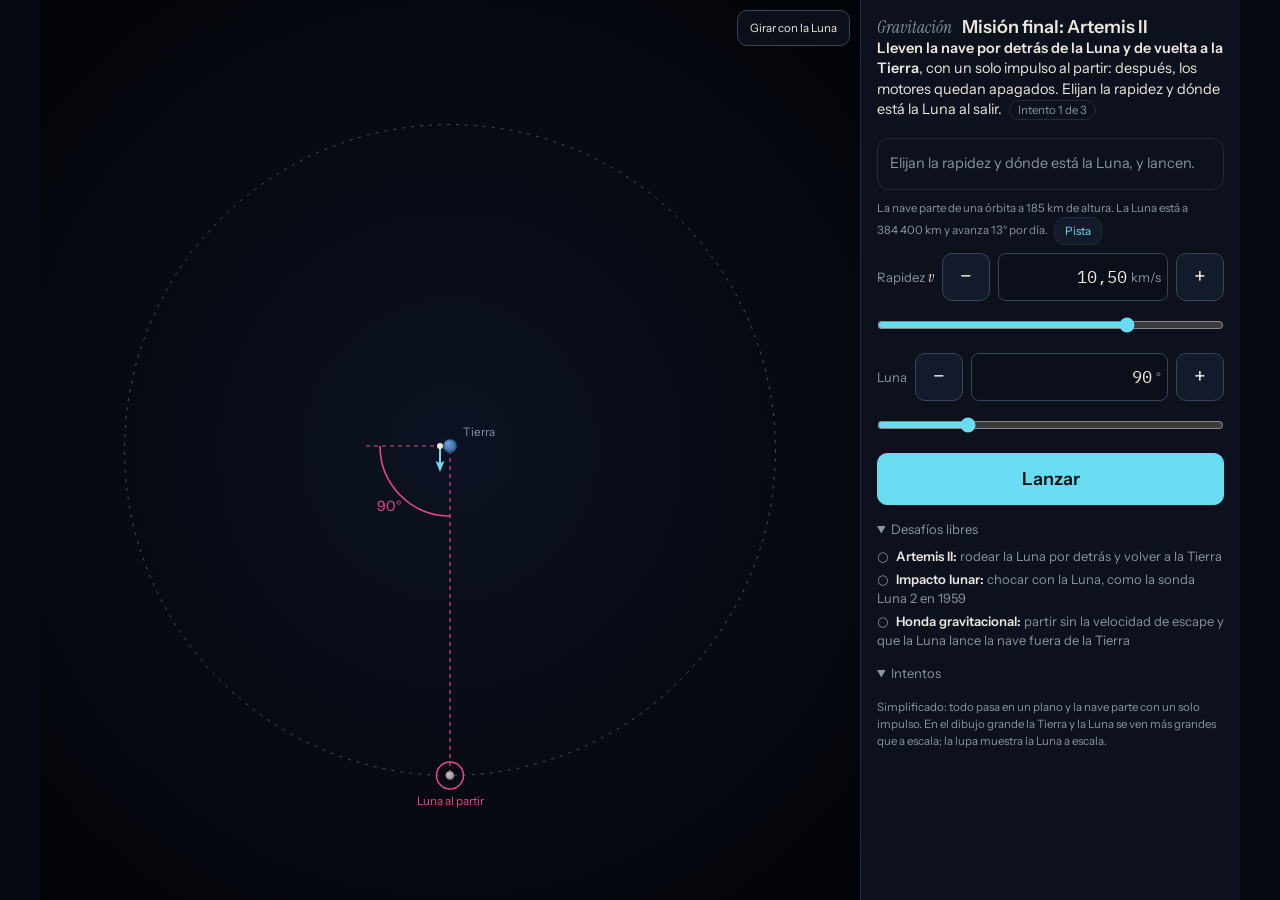
==== artemis.html @ cb1cdec9 "Misión final Artemis II: se abre al lograr los tres retos; Tierra y Luna con retorno libre Co-Author" ====
<!doctype html>
<html lang="es">
<head>
  <meta charset="utf-8">
  <meta name="viewport" content="width=device-width, initial-scale=1, viewport-fit=cover">
  <title>Gravitación · Misión final: Artemis II</title>
  <meta name="description" content="Misión final: llevar una nave por detrás de la Luna y de vuelta a la Tierra sin encender los motores. FIS093, UAI.">
  <meta name="theme-color" content="#070a12">
  <link rel="stylesheet" href="css/estilo.css?v=4">
  <link rel="stylesheet" href="css/mision.css?v=4">
</head>
<body>
  <!-- La parte libre que se abre al terminar una misión. La Tierra y la Luna se mueven; la nave siente a las dos. -->
  <main class="mision artemis">
    <header class="m-cabeza">
      <div class="m-titulo">
        <a href="./" class="m-sitio" id="volver">Gravitación</a>
        <h1>Misión final: Artemis II</h1>
      </div>
      <p class="m-reto"><b>Lleven la nave por detrás de la Luna y de vuelta a la Tierra</b>, con un solo impulso al partir: después, los motores quedan apagados. Elijan la rapidez y dónde está la Luna al salir. <span class="a-cuenta" id="cuentaIntentos"></span></p>
    </header>

    <section class="m-escena" aria-label="Simulación">
      <canvas id="lienzo" aria-label="La Tierra, la Luna y la nave. Arrastren la Luna para cambiar dónde está al partir."></canvas>
      <button class="a-vista" id="vista" aria-pressed="false" title="La Tierra y la Luna quedan quietas: así se ve la forma del viaje">Girar con la Luna</button>
      <p class="m-vivo" id="vivo"></p>
    </section>

    <section class="m-mando" aria-label="Lanzamiento">
      <div class="m-aviso" id="aviso" aria-live="polite">
        <p id="textoAviso"></p>
        <button id="verSolucion" class="m-siguiente" hidden>Ver cómo se hace</button>
      </div>
      <p class="m-pista" id="solucion" hidden></p>
      <p class="m-datos">La nave parte de una órbita a 185 km de altura. La Luna está a 384&nbsp;400&nbsp;km y avanza 13° por día. <button class="m-pista-boton" id="botonPista" aria-expanded="false">Pista</button></p>
      <p class="m-pista" id="pista" hidden>Para llegar hasta la Luna hace falta casi la velocidad de escape (11,0 km/s a 185 km de altura), pero sin pasarse: si no, no vuelve. La nave llega al otro lado de la Tierra (180° desde la partida) en unos 3 a 4 días. ¿Dónde tiene que estar la Luna al partir para encontrarla ahí?</p>

      <div class="m-rapidez">
        <label for="campoV">Rapidez <i class="serif">v</i></label>
        <button class="icono" id="menosV" aria-label="Menos rapidez">−</button>
        <span class="campo"><input id="campoV" inputmode="decimal" aria-label="Rapidez de partida"><span class="u">km/s</span></span>
        <button class="icono" id="masV" aria-label="Más rapidez">+</button>
      </div>
      <input type="range" id="rangoV" min="780" max="1150" step="1" aria-label="Rapidez de partida">

      <div class="m-rapidez">
        <label for="campoA">Luna</label>
        <button class="icono" id="menosA" aria-label="Luna menos adelantada">−</button>
        <span class="campo"><input id="campoA" inputmode="numeric" aria-label="Ángulo de la Luna al partir"><span class="u">°</span></span>
        <button class="icono" id="masA" aria-label="Luna más adelantada">+</button>
      </div>
      <input type="range" id="rangoA" min="0" max="359" step="1" aria-label="Ángulo de la Luna al partir">

      <button class="principal m-lanzar" id="lanzar">Lanzar</button>

      <details class="m-intentos" open>
        <summary>Desafíos libres</summary>
        <ul class="a-logros" id="logros"></ul>
      </details>
      <details class="m-intentos" id="cajaIntentos" open>
        <summary>Intentos <span id="cuenta"></span></summary>
        <ol id="intentos" reversed></ol>
      </details>
      <p class="a-nota">Simplificado: todo pasa en un plano y la nave parte con un solo impulso. En el dibujo grande la Tierra y la Luna se ven más grandes que a escala; la lupa muestra la Luna a escala.</p>
    </section>
  </main>

  <!-- Scripts clásicos (no módulos): así la página funciona abriendo el archivo sin servidor. -->
  <!-- ?v=4: al cambiar el código, subir el número para que el navegador no use la copia vieja -->
  <script src="js/fisica.js?v=4"></script>
  <script src="js/formato.js?v=4"></script>
  <script src="js/dibujo.js?v=4"></script>
  <script src="js/tierraluna.js?v=4"></script>
  <script src="js/artemis.js?v=4"></script>
</body>
</html>
---- css/estilo.css ----
/* estilo.css — Oscuro y sobrio, con la paleta de Mundo Vacío:
   ámbar = fuerza, cian = velocidad, rosa = acento. */

@font-face { font-family: 'Instrument Sans'; font-weight: 400; font-display: swap; src: url(../fonts/instrument-sans-latin-400-normal.woff2) format('woff2'); }
@font-face { font-family: 'Instrument Sans'; font-weight: 600; font-display: swap; src: url(../fonts/instrument-sans-latin-600-normal.woff2) format('woff2'); }
@font-face { font-family: 'Instrument Serif'; font-style: italic; font-display: swap; src: url(../fonts/instrument-serif-latin-400-italic.woff2) format('woff2'); }
@font-face { font-family: 'IBM Plex Mono'; font-weight: 400; font-display: swap; src: url(../fonts/ibm-plex-mono-latin-400-normal.woff2) format('woff2'); }
@font-face { font-family: 'IBM Plex Mono'; font-weight: 500; font-display: swap; src: url(../fonts/ibm-plex-mono-latin-500-normal.woff2) format('woff2'); }

:root {
  color-scheme: dark;
  --bg: #070a12;
  --bg-center: #0c1222;
  --bg-edge: #020308;
  --panel: #0c111d;
  --line: #222a3b;
  --control: #3a4459;
  --ink: #ece8df;
  --muted: #8a93a3;
  --vec: #f5bd4a;   /* fuerza: ámbar */
  --vel: #6adcf2;   /* velocidad: cian */
  --acc: #eb4789;   /* acento: rosa */
  --ok: #7fd18b;
  --boton: #131a29;
  --campo: #0a0f19;
  --pulsado: #10202a;
  --sobre-vel: #04131a;               /* texto sobre el botón cian */
  --flotante: rgba(12, 17, 29, 0.85); /* cajas sobre el lienzo */
  /* Sondas: un color y un patrón de línea cada una */
  --s1: #ece8df;
  --s2: #eb4789;
  --s3: #7fd18b;
  --s4: #b79cff;
  --s5: #f2955a;
  --body: 'Instrument Sans', system-ui, -apple-system, 'Segoe UI', sans-serif;
  --serif: 'Instrument Serif', Georgia, serif;
  --mono: 'IBM Plex Mono', ui-monospace, Menlo, Consolas, monospace;
  --t-xs: 11.5px;
  --t-sm: 13px;
  --t-md: 14.5px;
  --t-lg: 18px;
  --grosor: 1;          /* multiplica el grosor de flechas y estelas */
  --letra-lienzo: 13;   /* tamaño de letra en el lienzo, px */
  --panel-w: 370px;
}

/* Tema claro: para salas con luz o proyectores que lavan el negro (paleta clara de Mundo Vacío) */
.claro {
  color-scheme: light;
  --bg: #eef1f6;
  --bg-center: #f8f9fc;
  --bg-edge: #d9dfe9;
  --panel: #fbfcfd;
  --line: #d3d9e2;
  --control: #9aa4b5;
  --ink: #121722;
  --muted: #5d6676;
  --vec: #b07400;
  --vel: #00809f;
  --acc: #9b1d55;
  --ok: #2e7d3a;
  --boton: #ffffff;
  --campo: #ffffff;
  --pulsado: #e1f1f5;
  --sobre-vel: #ffffff;
  --flotante: rgba(251, 252, 253, 0.9);
  --s1: #121722;
  --s2: #9b1d55;
  --s3: #2e7d3a;
  --s4: #5b3fb5;
  --s5: #b8501a;
}
.claro.proyector { --muted: #4a5262; }

/* Modo proyector: todo más grande y más grueso */
.proyector {
  --t-xs: 14px;
  --t-sm: 16px;
  --t-md: 18px;
  --t-lg: 23px;
  --grosor: 1.9;
  --letra-lienzo: 19;
  --panel-w: 460px;
  --muted: #a7afbd;
}

* { box-sizing: border-box; }

.proyector button, .proyector select { min-height: 48px; }
.proyector button.icono { width: 48px; font-size: 20px; }

html, body { margin: 0; height: 100%; }

body {
  background: var(--bg);
  color: var(--ink);
  font-family: var(--body);
  font-size: var(--t-md);
  -webkit-tap-highlight-color: transparent;
}

.app {
  display: grid;
  grid-template-columns: 1fr var(--panel-w);
  height: 100dvh;
}

/* ---------- Escena (lienzo) ---------- */

.escena {
  position: relative;
  overflow: hidden;
  background: radial-gradient(ellipse 75% 70% at 50% 50%, var(--bg-center) 0%, var(--bg) 55%, var(--bg-edge) 100%);
}

#lienzo {
  position: absolute;
  inset: 0;
  width: 100%;
  height: 100%;
  touch-action: none; /* el lienzo se queda con los gestos: arrastrar y pellizcar */
  cursor: crosshair;
}
#lienzo.sobre-asa { cursor: grab; }
#lienzo.arrastrando { cursor: grabbing; }

.marca {
  position: absolute;
  top: 14px;
  left: 16px;
  display: flex;
  align-items: baseline;
  gap: 10px;
  pointer-events: none;
}
.marca h1 {
  margin: 0;
  font-family: var(--serif);
  font-style: italic;
  font-weight: 400;
  font-size: calc(var(--t-lg) * 1.35);
  letter-spacing: 0.01em;
}
.marca span { color: var(--muted); font-size: var(--t-sm); }

.estado {
  position: absolute;
  top: 16px;
  left: 50%;
  transform: translateX(-50%);
  padding: 5px 12px;
  border-radius: 999px;
  border: 1px solid var(--line);
  background: var(--flotante);
  font-size: var(--t-sm);
  white-space: nowrap;
  pointer-events: none;
}
.estado:empty { display: none; }
.estado.impacto { color: var(--acc); border-color: color-mix(in srgb, var(--acc) 50%, transparent); }
.estado.escapo { color: var(--ok); border-color: color-mix(in srgb, var(--ok) 50%, transparent); }
.estado.orbita { color: var(--vel); border-color: color-mix(in srgb, var(--vel) 45%, transparent); }

.tiempo {
  position: absolute;
  left: 50%;
  bottom: calc(14px + env(safe-area-inset-bottom));
  transform: translateX(-50%);
  display: flex;
  align-items: center;
  gap: 6px;
  padding: 6px;
  border-radius: 14px;
  background: var(--flotante);
  border: 1px solid var(--line);
  backdrop-filter: blur(6px);
}
.tiempo .reloj {
  white-space: nowrap;
  font-family: var(--mono);
  font-size: var(--t-sm);
  min-width: 7.5em;
  text-align: center;
  color: var(--muted);
}

.zoom {
  position: absolute;
  right: 12px;
  bottom: calc(14px + env(safe-area-inset-bottom));
  display: flex;
  flex-direction: column;
  gap: 6px;
}

/* ---------- Botones y campos ---------- */

button, select, input {
  font: inherit;
  color: inherit;
}

button, select {
  min-height: 40px;
  border-radius: 10px;
  border: 1px solid var(--control);
  background: var(--boton);
  padding: 0 12px;
  cursor: pointer;
}
button:hover, select:hover { border-color: var(--muted); }
button:focus-visible, select:focus-visible, input:focus-visible {
  outline: 2px solid var(--vel);
  outline-offset: 2px;
}
button.icono { width: 40px; padding: 0; font-size: 16px; line-height: 1; }
button.principal {
  background: var(--vel);
  color: var(--sobre-vel);
  border-color: var(--vel);
  font-weight: 600;
}
button.principal:hover { filter: brightness(1.08); }
button[aria-pressed='true'] { border-color: var(--vel); color: var(--vel); }

/* ---------- Panel ---------- */

.panel {
  background: var(--panel);
  border-left: 1px solid var(--line);
  overflow-y: auto;
  padding: 10px 16px 28px;
  font-size: var(--t-sm);
}

.grupo { padding: 12px 0 14px; border-bottom: 1px solid var(--line); }
.grupo:last-child { border-bottom: 0; }
.grupo h2 {
  margin: 0 0 10px;
  font-size: var(--t-xs);
  font-weight: 600;
  letter-spacing: 0.08em;
  text-transform: uppercase;
  color: var(--muted);
}

/* Fila de control: etiqueta, deslizador y campo numérico con unidad */
.control {
  display: grid;
  grid-template-columns: 4.8em 1fr 8.8em;
  align-items: center;
  gap: 8px;
  margin: 6px 0;
}
.control label { color: var(--muted); }
.control label i, .dato i, .serif { font-family: var(--serif); font-style: italic; font-size: 1.15em; color: var(--ink); }
.campo {
  display: flex;
  align-items: center;
  border: 1px solid var(--control);
  border-radius: 8px;
  background: var(--campo);
  height: 34px;
  padding: 0 6px;
}
.campo input {
  width: 100%;
  min-width: 0;
  border: 0;
  background: transparent;
  font-family: var(--mono);
  font-size: var(--t-sm);
  text-align: right;
  padding: 0 4px 0 0;
}
.campo input:focus { outline: none; }
.campo:focus-within { border-color: var(--vel); }
.campo .u { color: var(--muted); font-size: var(--t-xs); white-space: nowrap; }
.campo.malo { border-color: var(--acc); }

input[type='range'] {
  width: 100%;
  accent-color: var(--vel);
  height: 28px;
  margin: 0;
}

/* Datos en vivo */
.datos { margin: 0; display: grid; gap: 2px; }
.dato {
  display: flex;
  justify-content: space-between;
  align-items: baseline;
  gap: 10px;
  padding: 3px 0;
}
.dato dt { color: var(--muted); }
.dato dd { margin: 0; font-family: var(--mono); font-size: var(--t-sm); text-align: right; white-space: nowrap; }
.c-vel { color: var(--vel); }
.c-fuerza { color: var(--vec); }

.dato.sep { border-top: 1px dashed var(--line); margin-top: 4px; padding-top: 7px; }
.c-k { color: var(--vel); }
.c-u { color: var(--vec); }

/* Barras de energía sobre el lienzo */
.energia {
  position: absolute;
  top: 14px;
  right: 14px;
  margin: 0;
  padding: 8px 12px 8px;
  border-radius: 12px;
  border: 1px solid var(--line);
  background: var(--flotante);
  backdrop-filter: blur(6px);
  pointer-events: none;
  --alto: 168px;
}
.energia figcaption { font-size: var(--t-xs); color: var(--muted); letter-spacing: 0.08em; text-transform: uppercase; font-weight: 600; }
.barras { display: flex; gap: 14px; justify-content: center; margin-top: 6px; position: relative; padding-bottom: 20px; }
.barras::before {
  /* línea del cero */
  content: '';
  position: absolute;
  left: -4px;
  right: -4px;
  top: calc(var(--alto) / 2);
  border-top: 1px solid var(--muted);
}
.barra { position: relative; width: calc(20px * var(--grosor)); height: var(--alto); }
.barra::after {
  content: attr(data-k);
  position: absolute;
  bottom: -20px;
  left: 50%;
  transform: translateX(-50%);
  font-family: var(--serif);
  font-style: italic;
  font-size: calc(var(--t-md) * 1.15);
}
.relleno { position: absolute; left: 0; right: 0; height: 0; border-radius: 3px; background: currentColor; }
.relleno.c-e { color: var(--ink); }
.tipoE { margin: 2px 0 0; font-size: var(--t-xs); text-align: center; white-space: nowrap; }
.tipoE.ligada { color: var(--vec); }
.tipoE.limite { color: var(--ink); }
.tipoE.libre { color: var(--ok); }

/* Botones de situaciones y de mundos */
.botones { display: grid; grid-template-columns: 1fr 1fr; gap: 6px; }
.botones button { text-align: left; font-size: var(--t-sm); }
.chips { display: flex; flex-wrap: wrap; gap: 6px; margin-bottom: 8px; }
.chips button { min-height: 34px; padding: 0 10px; border-radius: 999px; font-size: var(--t-sm); }
.botones button[aria-pressed='true'], .chips button[aria-pressed='true'] { background: var(--pulsado); }

/* Modo reto: se ocultan v_c, v_e, energías y las situaciones que regalan la respuesta */
.reto .pista { display: none !important; }
.solo-reto { display: none; }
.reto .solo-reto { display: block; }
.reto-texto { margin: 0; line-height: 1.45; }
.logros { margin: 8px 0 0; padding-left: 1.3em; color: var(--ok); }
.logros li { margin: 3px 0; }
.logros:empty { display: none; }
.logros li.volvio { color: var(--muted); }

/* Enlaces con forma de botón (las misiones) */
.boton-enlace {
  display: inline-flex;
  align-items: center;
  min-height: 40px;
  padding: 0 12px;
  border-radius: 10px;
  border: 1px solid var(--control);
  background: var(--boton);
  color: var(--ink);
  font-size: var(--t-sm);
  text-decoration: none;
}
.boton-enlace:hover { border-color: var(--muted); }
code { font-family: var(--mono); font-size: 0.95em; color: var(--ink); }

/* Lista de sondas (con varias a la vez) */
.sondas { display: flex; flex-wrap: wrap; gap: 6px; margin: -2px 0 8px; }
.sondas:empty { display: none; }
.sondas button { min-height: 32px; padding: 0 10px; border-radius: 999px; font-family: var(--mono); font-size: var(--t-xs); display: flex; align-items: center; gap: 6px; }
.sondas svg { width: 22px; height: 8px; }

/* Casillas */
.marcas { display: grid; grid-template-columns: 1fr 1fr; gap: 4px 12px; }
.marcas label { display: flex; align-items: center; gap: 8px; min-height: 36px; cursor: pointer; }
.marcas input { width: 18px; height: 18px; accent-color: var(--vel); margin: 0; }

.fila { display: flex; gap: 8px; align-items: center; flex-wrap: wrap; margin-top: 10px; }
.fila button.principal { flex: 1; }
.nota { color: var(--muted); font-size: var(--t-xs); margin: 8px 0 0; }

@media (max-width: 820px) {
  .app {
    grid-template-columns: 1fr;
    grid-template-rows: min(62dvh, 640px) auto;
    height: auto;
    min-height: 100dvh;
  }
  .escena { min-height: 340px; }
  .panel { border-left: 0; border-top: 1px solid var(--line); overflow: visible; padding: 4px 16px 40px; }
  .marca { top: 10px; left: 12px; }
  .estado { top: 52px; }
  .tiempo { bottom: 10px; gap: 4px; padding: 5px; }
  .tiempo .reloj { min-width: 0; font-size: var(--t-xs); }
  /* En el celular la esquina de arriba queda para la energía: las órbitas pasan lejos de las esquinas */
  .zoom { right: 8px; bottom: 74px; gap: 5px; }
  .zoom button.icono { width: 36px; min-height: 36px; }
  .energia { top: 8px; right: 8px; padding: 4px 8px 5px; --alto: 76px; }
  .energia figcaption { display: none; }
  .barras { gap: 8px; padding-bottom: 18px; }
  .barra { width: 14px; }
  .barra::after { bottom: -19px; font-size: var(--t-sm); }
  /* Modo reto en el celular: primero lanzar y ver los datos, después el registro y el mundo */
  .reto .panel { display: flex; flex-direction: column; }
  .reto #grupoLanz { order: -3; }
  .reto #grupoDatos { order: -2; }
  .reto #grupoReto { order: -1; }
}

@media (prefers-reduced-motion: reduce) {
  * { scroll-behavior: auto !important; }
}
---- css/mision.css ----
/* mision.css — Las misiones: pensadas primero para el celular en vertical.
   Usa las variables, letras y botones de estilo.css. */

.mision {
  display: grid;
  grid-template-rows: auto minmax(300px, 1fr) auto;
  min-height: 100dvh;
  max-width: 1200px;
  margin: 0 auto;
}

/* ---------- Cabeza: título, retos y lo que hay que hacer ---------- */

.m-cabeza { padding: 10px 16px 8px; }
.m-titulo { display: flex; align-items: baseline; gap: 10px; flex-wrap: wrap; }
.m-sitio {
  font-family: var(--serif);
  font-style: italic;
  font-size: 17px;
  color: var(--muted);
  text-decoration: none;
}
.m-titulo h1 { margin: 0; font-size: var(--t-lg); font-weight: 600; }

.m-retos { display: flex; gap: 6px; margin: 10px 0 8px; }
.m-boton-reto {
  flex: 1;
  min-width: 0;
  min-height: 40px;
  padding: 0 8px;
  font-size: var(--t-sm);
  white-space: nowrap;
  overflow: hidden;
  text-overflow: ellipsis;
}
.m-num {
  display: inline-grid;
  place-items: center;
  width: 20px;
  height: 20px;
  border-radius: 50%;
  border: 1px solid currentColor;
  font-size: var(--t-xs);
  margin-right: 2px;
}
.m-boton-reto.logrado { color: var(--ok); border-color: color-mix(in srgb, var(--ok) 55%, transparent); }
.m-boton-reto.logrado[aria-pressed='true'] { border-color: var(--ok); }

.m-reto { margin: 0; font-size: var(--t-md); line-height: 1.4; }

/* ---------- Escena ---------- */

.m-escena {
  position: relative;
  overflow: hidden;
  background: radial-gradient(ellipse 75% 70% at 50% 50%, var(--bg-center) 0%, var(--bg) 55%, var(--bg-edge) 100%);
}
.m-escena #lienzo { position: absolute; inset: 0; width: 100%; height: 100%; touch-action: none; }

.m-vivo {
  position: absolute;
  right: 12px;
  bottom: 10px;
  margin: 0;
  font-family: var(--mono);
  font-size: var(--t-xs);
  color: var(--muted);
  pointer-events: none;
}
.m-vivo .serif { color: var(--muted); }

/* Lo que pasó con el último lanzamiento: una franja fija arriba del mando */
.m-aviso {
  display: flex;
  align-items: center;
  gap: 10px;
  flex-wrap: wrap;
  min-height: 52px;
  margin: 0 0 10px;
  padding: 8px 12px;
  border-radius: 12px;
  border: 1px solid var(--line);
  color: var(--muted);
}
.m-aviso p { margin: 0; flex: 1 1 180px; font-size: var(--t-md); line-height: 1.35; }
.m-aviso[data-listo='si'] { color: var(--ink); border-color: var(--control); animation: aparece 0.25s ease-out; }
.m-aviso.ok { border-color: var(--ok); color: var(--ok); }
.m-aviso.ok p { font-weight: 600; }
.m-siguiente { border-color: var(--ok); color: var(--ok); }
@keyframes aparece { from { opacity: 0; transform: translateY(-6px); } to { opacity: 1; transform: none; } }

/* ---------- Mando ---------- */

.m-mando { padding: 10px 16px 24px; border-top: 1px solid var(--line); background: var(--panel); }
.m-datos { margin: 0 0 8px; font-size: var(--t-xs); color: var(--muted); line-height: 1.5; }
.m-datos .serif { color: var(--ink); }
.m-pista-boton { min-height: 28px; padding: 0 10px; margin-left: 4px; font-size: var(--t-xs); color: var(--vel); border-color: var(--line); }
.m-pista { margin: 0 0 10px; padding: 8px 12px; border-left: 2px solid var(--vel); font-size: var(--t-sm); line-height: 1.45; }

.m-rapidez {
  display: grid;
  grid-template-columns: auto 48px 1fr 48px;
  align-items: center;
  gap: 8px;
}
.m-rapidez label { color: var(--muted); font-size: var(--t-sm); }
.m-rapidez .serif { color: var(--ink); }
.m-rapidez button.icono { width: 48px; min-height: 48px; font-size: 22px; }
.m-rapidez .campo { height: 48px; }
/* 17 px: con menos, el iPhone agranda la página al tocar el campo */
.m-rapidez .campo input { font-size: 17px; }
.m-rapidez .campo .u { font-size: var(--t-sm); }

.m-mando input[type='range'] { width: 100%; margin: 12px 0; }

.m-lanzar { width: 100%; min-height: 52px; font-size: var(--t-lg); }

.m-intentos { margin-top: 12px; font-size: var(--t-sm); }
.m-intentos summary { cursor: pointer; color: var(--muted); padding: 4px 0; }
.m-intentos ol { margin: 6px 0 0; padding-left: 1.6em; line-height: 1.45; }
.m-intentos li { margin: 3px 0; color: var(--muted); }
.m-intentos li b { color: var(--ink); font-family: var(--mono); font-weight: 500; }
.m-intentos li.ok { color: var(--ok); }

/* ---------- Pantallas anchas (tablet acostada, notebook): dibujo a la izquierda ---------- */

@media (min-width: 820px) and (min-aspect-ratio: 1/1) {
  .mision {
    grid-template-columns: 1fr 380px;
    grid-template-rows: auto 1fr;
    height: 100dvh;
    min-height: 0;
  }
  .m-cabeza { grid-column: 2; grid-row: 1; padding-top: 16px; }
  .m-escena { grid-column: 1; grid-row: 1 / span 2; }
  .m-mando { grid-column: 2; grid-row: 2; border-top: 0; overflow-y: auto; }
  .m-cabeza, .m-mando { background: var(--panel); border-left: 1px solid var(--line); }
}

/* Celular: el dibujo deja ver el botón Lanzar sin bajar */
@media (max-width: 819px) {
  .mision { grid-template-rows: auto min(52dvh, 560px) auto; }
}

/* ---------- Paso a la misión final (en las tres misiones) ---------- */

.m-final { display: block; margin: 8px 0 0; font-size: var(--t-sm); color: var(--muted); }
a.m-final {
  display: flex;
  align-items: center;
  justify-content: center;
  min-height: 44px;
  border: 1px solid var(--ok);
  border-radius: 12px;
  color: var(--ok);
  font-weight: 600;
  text-decoration: none;
  animation: aparece 0.3s ease-out;
}

/* ---------- Misión final: Artemis II ---------- */

.a-cuenta {
  display: inline-block;
  margin-left: 4px;
  padding: 1px 8px;
  border: 1px solid var(--line);
  border-radius: 999px;
  font-size: var(--t-xs);
  color: var(--muted);
  white-space: nowrap;
}
.a-cuenta.ok { color: var(--ok); border-color: var(--ok); }
.artemis .m-rapidez + input[type='range'] { margin: 10px 0 14px; }
.a-logros { list-style: none; margin: 6px 0 0; padding: 0; line-height: 1.45; }
.a-logros li { margin: 4px 0; color: var(--muted); }
.a-logros li b { color: var(--ink); font-family: var(--body); font-weight: 600; }
.a-logros li.ok, .a-logros li.ok b { color: var(--ok); }
.a-marca { display: inline-block; width: 1.2em; }
.a-nota { margin: 14px 0 0; font-size: var(--t-xs); color: var(--muted); line-height: 1.45; }
.a-vista {
  position: absolute;
  top: 10px;
  right: 10px;
  min-height: 36px;
  padding: 0 12px;
  font-size: var(--t-xs);
  background: color-mix(in srgb, var(--panel) 85%, transparent);
}
.a-vista[aria-pressed='true'] { border-color: var(--acc); color: var(--acc); }
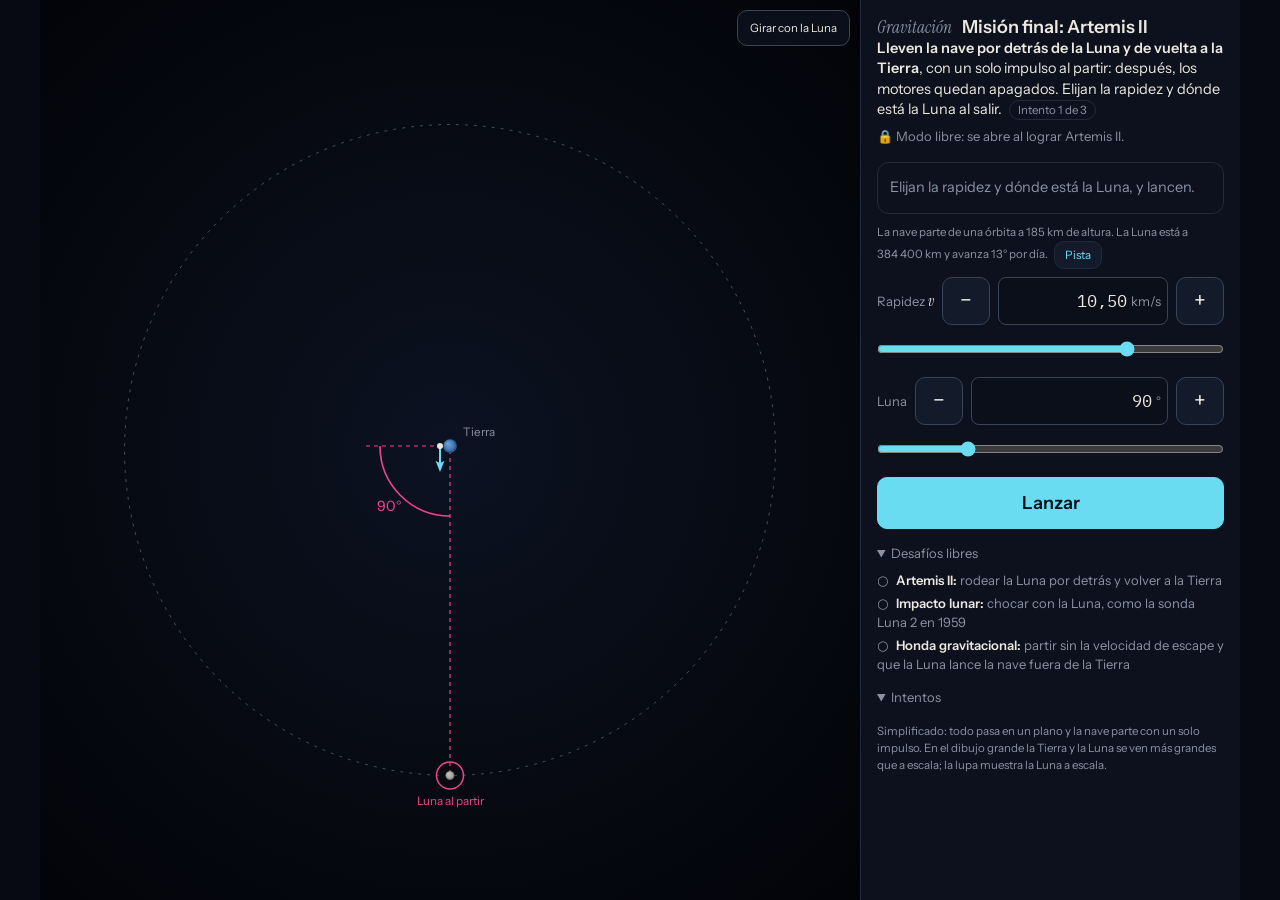
==== commit 07b88435: "Modo libre de N cuerpos (se abre al lograr Artemis II), con Euler contra RK4; cada reto vuelve a la " ====
--- a/artemis.html
+++ b/artemis.html
@@ -6,8 +6,8 @@
   <title>Gravitación · Misión final: Artemis II</title>
   <meta name="description" content="Misión final: llevar una nave por detrás de la Luna y de vuelta a la Tierra sin encender los motores. FIS093, UAI.">
   <meta name="theme-color" content="#070a12">
-  <link rel="stylesheet" href="css/estilo.css?v=4">
-  <link rel="stylesheet" href="css/mision.css?v=4">
+  <link rel="stylesheet" href="css/estilo.css?v=5">
+  <link rel="stylesheet" href="css/mision.css?v=5">
 </head>
 <body>
   <!-- La parte libre que se abre al terminar una misión. La Tierra y la Luna se mueven; la nave siente a las dos. -->
@@ -18,6 +18,8 @@
         <h1>Misión final: Artemis II</h1>
       </div>
       <p class="m-reto"><b>Lleven la nave por detrás de la Luna y de vuelta a la Tierra</b>, con un solo impulso al partir: después, los motores quedan apagados. Elijan la rapidez y dónde está la Luna al salir. <span class="a-cuenta" id="cuentaIntentos"></span></p>
+      <!-- Se abre al lograr Artemis II -->
+      <p class="m-final" id="final"></p>
     </header>
 
     <section class="m-escena" aria-label="Simulación">
@@ -66,11 +68,11 @@
   </main>
 
   <!-- Scripts clásicos (no módulos): así la página funciona abriendo el archivo sin servidor. -->
-  <!-- ?v=4: al cambiar el código, subir el número para que el navegador no use la copia vieja -->
-  <script src="js/fisica.js?v=4"></script>
-  <script src="js/formato.js?v=4"></script>
-  <script src="js/dibujo.js?v=4"></script>
-  <script src="js/tierraluna.js?v=4"></script>
-  <script src="js/artemis.js?v=4"></script>
+  <!-- ?v=5: al cambiar el código, subir el número para que el navegador no use la copia vieja -->
+  <script src="js/fisica.js?v=5"></script>
+  <script src="js/formato.js?v=5"></script>
+  <script src="js/dibujo.js?v=5"></script>
+  <script src="js/tierraluna.js?v=5"></script>
+  <script src="js/artemis.js?v=5"></script>
 </body>
 </html>
--- a/css/mision.css
+++ b/css/mision.css
@@ -188,3 +188,48 @@
   background: color-mix(in srgb, var(--panel) 85%, transparent);
 }
 .a-vista[aria-pressed='true'] { border-color: var(--acc); color: var(--acc); }
+
+/* ---------- Modo libre: N cuerpos ---------- */
+
+.l-escenas { display: flex; flex-wrap: wrap; gap: 6px; margin: 10px 0 8px; }
+.l-escena { min-height: 36px; padding: 0 12px; font-size: var(--t-sm); }
+.l-escena[aria-pressed='true'], .l-opcion button[aria-pressed='true'], #agregar[aria-pressed='true'] {
+  border-color: var(--vel);
+  color: var(--vel);
+}
+.l-flotan { position: absolute; top: 10px; right: 10px; display: flex; gap: 6px; }
+.l-flotan .icono { width: 40px; min-height: 40px; font-size: 20px; background: color-mix(in srgb, var(--panel) 85%, transparent); }
+.m-vivo.l-mala { color: var(--vec); }
+
+.l-botones { display: grid; grid-template-columns: 1.2fr 1fr 1fr; gap: 8px; }
+.l-botones button { min-height: 48px; }
+.l-sub { margin: 16px 0 6px; font-size: var(--t-sm); font-weight: 600; color: var(--muted); }
+
+.l-cuerpos { list-style: none; margin: 0; padding: 0; }
+.l-cuerpos li {
+  display: grid;
+  grid-template-columns: 12px minmax(52px, 1fr) minmax(0, 1.6fr) 38px 38px 34px;
+  align-items: center;
+  gap: 6px;
+  margin: 6px 0;
+}
+.l-punto { width: 12px; height: 12px; border-radius: 50%; }
+.l-nombre { font-size: var(--t-sm); overflow: hidden; text-overflow: ellipsis; white-space: nowrap; }
+.l-masa { height: 40px; min-width: 0; }
+.l-masa input { font-size: 16px; min-width: 0; }
+.l-masa .u { font-size: var(--t-xs); }
+.l-mini { min-height: 40px; padding: 0; font-size: var(--t-sm); }
+.l-quitar { color: var(--muted); }
+
+.l-opcion { display: flex; align-items: center; gap: 6px; margin: 6px 0; }
+.l-opcion span { width: 4.2em; color: var(--muted); font-size: var(--t-sm); }
+.l-opcion button { flex: 1; min-height: 40px; padding: 0 6px; font-size: var(--t-sm); }
+.l-casilla { display: flex; align-items: center; gap: 8px; margin: 10px 0 4px; font-size: var(--t-sm); color: var(--muted); }
+
+.l-explica { margin-top: 16px; border-top: 1px solid var(--line); padding-top: 10px; font-size: var(--t-sm); line-height: 1.5; }
+.l-explica summary { cursor: pointer; font-weight: 600; color: var(--vel); padding: 4px 0; }
+.l-explica ol { padding-left: 1.3em; margin: 8px 0 0; }
+.l-explica li { margin: 0 0 10px; }
+.l-explica i { font-family: var(--serif); }
+.l-formula { display: block; margin: 6px 0; padding: 6px 10px; border-left: 2px solid var(--line); font-family: var(--serif); overflow-x: auto; }
+.l-pasos { font-family: var(--body); }
